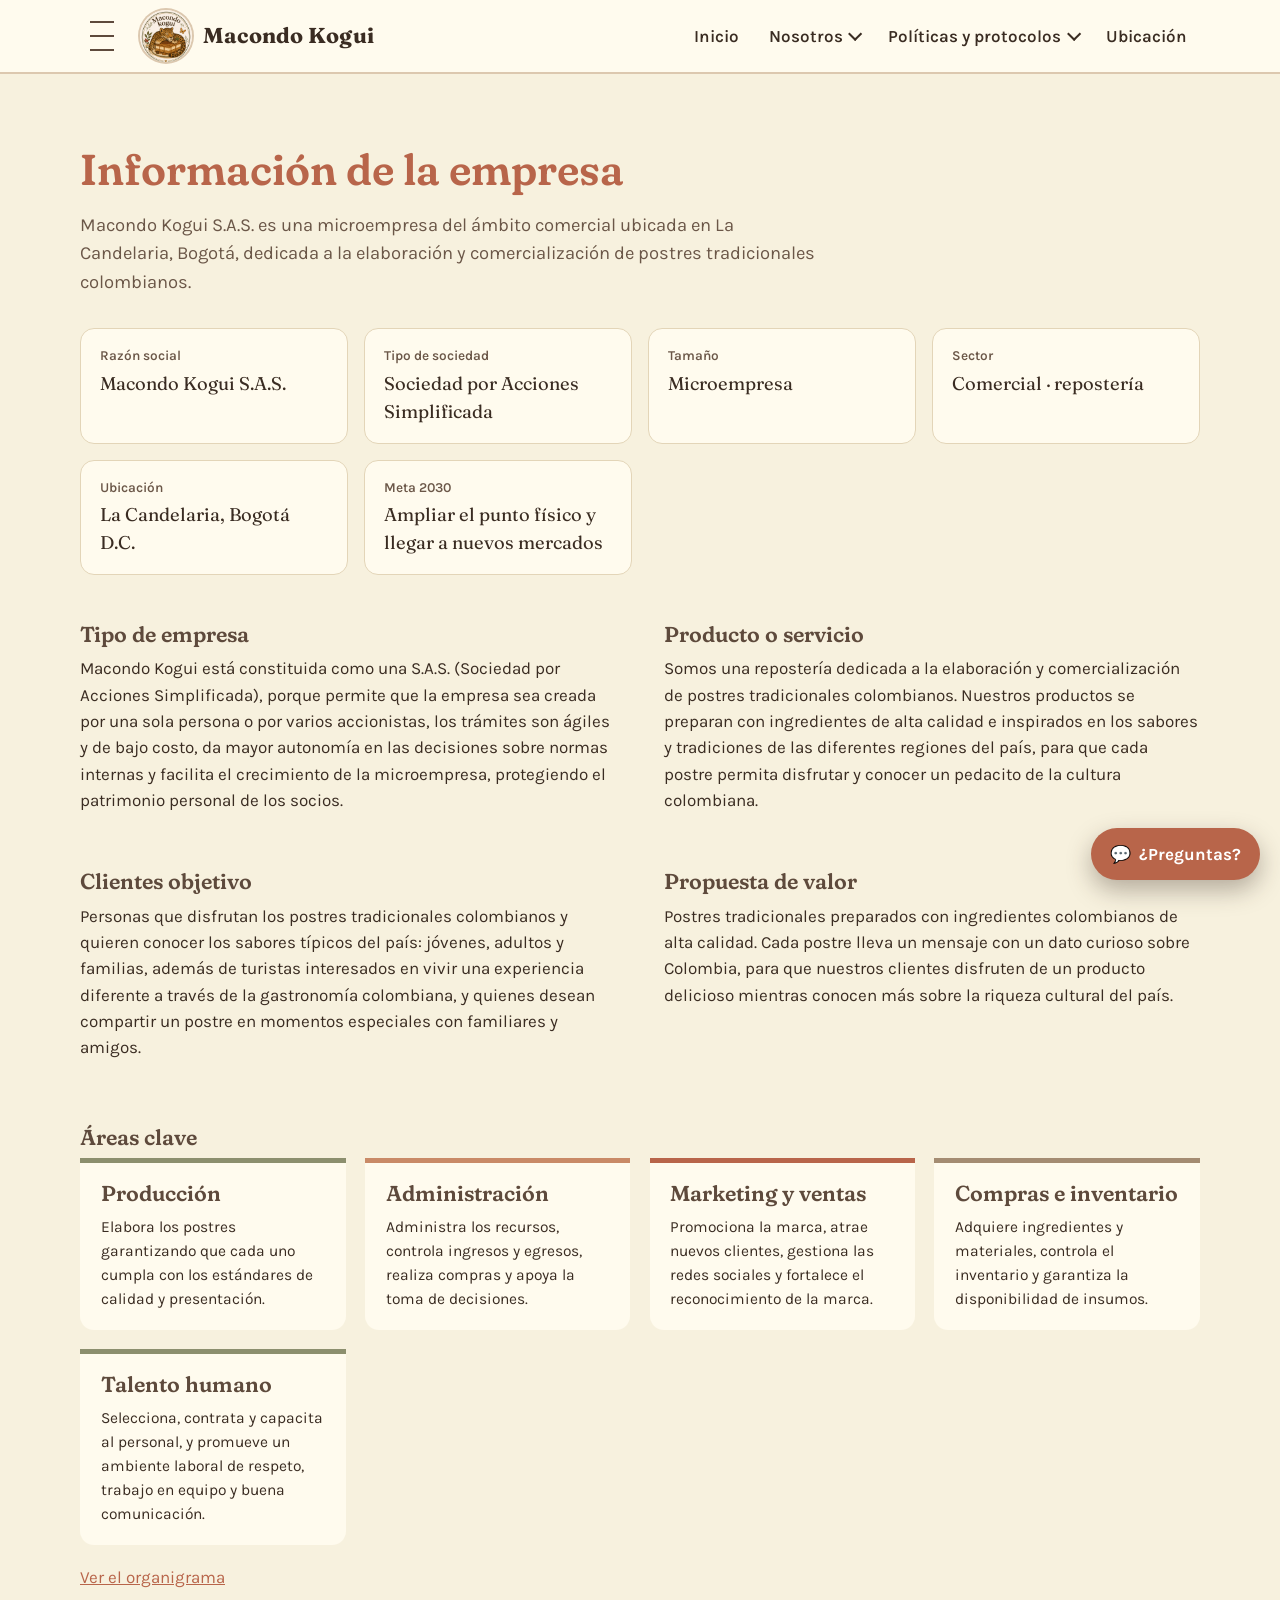
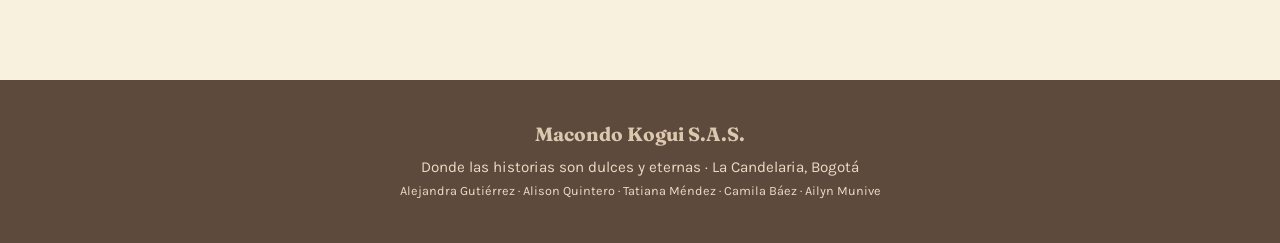
==== empresa.html @ f95dc8a6 "Triángulo de servicio en Nosotros" ====
<!DOCTYPE html>
<html lang="es">
<head>
<meta charset="UTF-8">
<meta name="viewport" content="width=device-width, initial-scale=1">
<title>Empresa · Macondo Kogui</title>
<link rel="preconnect" href="https://fonts.googleapis.com">
<link href="https://fonts.googleapis.com/css2?family=Fraunces:opsz,wght,SOFT@9..144,400;9..144,600;9..144,700,100&family=Karla:wght@400;500;600&display=swap" rel="stylesheet">
<link rel="icon" type="image/png" href="img/favicon.png">
<link rel="stylesheet" href="css/estilos.css">
</head>
<body>

<header>
  <div class="wrap bar">
    <button class="burger" id="openMenu" aria-label="Abrir menú" aria-controls="drawer" aria-expanded="false"><span></span><span></span><span></span></button>
    <a class="brand" href="index.html"><img src="img/logo.png" alt="Logo Macondo Kogui"><b>Macondo Kogui</b></a>
    <nav class="main" aria-label="Principal">
      <div><a href="index.html">Inicio</a></div>
      <div>
        <button aria-haspopup="true" aria-expanded="false">Nosotros <i class="chev"></i></button>
        <div class="dd">
          <a href="nosotros.html#mision">Misión</a><a href="nosotros.html#vision">Visión</a><a href="nosotros.html#eslogan">Eslogan</a><a href="nosotros.html#propuesta">Propuesta de valor</a><a href="nosotros.html#valores">Valores</a><a href="nosotros.html#triangulo">Triángulo de servicio</a>
        </div>
      </div>
      <div>
        <button aria-haspopup="true" aria-expanded="false">Políticas y protocolos <i class="chev"></i></button>
        <div class="dd">
          <a href="politicas.html">Políticas</a><a href="politicas.html#principios">Principios</a><a href="politicas.html#protocolos">Protocolos de servicio</a><a href="politicas.html#tiempos">Tiempos de respuesta PQRS</a>
        </div>
      </div>
      <div><a href="ubicacion.html">Ubicación</a></div>
    </nav>
  </div>
</header>

<div class="scrim" id="scrim"></div>
<aside class="drawer" id="drawer" aria-label="Menú lateral">
  <button class="close" id="closeMenu" aria-label="Cerrar menú">×</button>
  <h4>Menú</h4>
  <a href="menu.html">Nuestros postres</a>
  <a aria-current="page" href="#empresa">Información de la empresa</a>
  <a href="pqrs.html">PQRS</a>
  <div class="only-mobile">
    <h4>Secciones</h4>
    <a href="index.html">Inicio</a><a href="nosotros.html">Nosotros</a><a href="politicas.html">Políticas y protocolos</a><a href="ubicacion.html">Ubicación</a>
  </div>
  <h4>Entregables</h4>
  <a href="entregables.html#cronograma">Cronograma</a>
  <a href="talento-humano.html">Apoyo a Talento Humano</a>
  <a href="servicio-cliente.html">Servicio al cliente</a>
  <a href="herramientas.html">Operar herramientas</a>
  <a href="entregables.html#glosario">Glosario TH</a>
  <a href="entregables.html#organigrama">Organigrama</a>
</aside>

<main>
<section style="border-top:0" id="empresa">
  <div class="wrap">
    <h2>Información de la empresa</h2>
    <p class="lead">Macondo Kogui S.A.S. es una microempresa del ámbito comercial ubicada en La Candelaria, Bogotá, dedicada a la elaboración y comercialización de postres tradicionales colombianos.</p>

    <dl class="ficha">
      <div><dt>Razón social</dt><dd>Macondo Kogui S.A.S.</dd></div>
      <div><dt>Tipo de sociedad</dt><dd>Sociedad por Acciones Simplificada</dd></div>
      <div><dt>Tamaño</dt><dd>Microempresa</dd></div>
      <div><dt>Sector</dt><dd>Comercial · repostería</dd></div>
      <div><dt>Ubicación</dt><dd>La Candelaria, Bogotá D.C.</dd></div>
      <div><dt>Meta 2030</dt><dd>Ampliar el punto físico y llegar a nuevos mercados</dd></div>
    </dl>

    <div class="two" style="margin-top:3rem">
      <div id="tipo">
        <h3>Tipo de empresa</h3>
        <p>Macondo Kogui está constituida como una S.A.S. (Sociedad por Acciones Simplificada), porque permite que la empresa sea creada por una sola persona o por varios accionistas, los trámites son ágiles y de bajo costo, da mayor autonomía en las decisiones sobre normas internas y facilita el crecimiento de la microempresa, protegiendo el patrimonio personal de los socios.</p>
      </div>
      <div id="producto">
        <h3>Producto o servicio</h3>
        <p>Somos una repostería dedicada a la elaboración y comercialización de postres tradicionales colombianos. Nuestros productos se preparan con ingredientes de alta calidad e inspirados en los sabores y tradiciones de las diferentes regiones del país, para que cada postre permita disfrutar y conocer un pedacito de la cultura colombiana.</p>
      </div>
      <div id="clientes">
        <h3>Clientes objetivo</h3>
        <p>Personas que disfrutan los postres tradicionales colombianos y quieren conocer los sabores típicos del país: jóvenes, adultos y familias, además de turistas interesados en vivir una experiencia diferente a través de la gastronomía colombiana, y quienes desean compartir un postre en momentos especiales con familiares y amigos.</p>
      </div>
      <div id="valor">
        <h3>Propuesta de valor</h3>
        <p>Postres tradicionales preparados con ingredientes colombianos de alta calidad. Cada postre lleva un mensaje con un dato curioso sobre Colombia, para que nuestros clientes disfruten de un producto delicioso mientras conocen más sobre la riqueza cultural del país.</p>
      </div>
    </div>

    <div id="areas" style="margin-top:3rem">
      <h3>Áreas clave</h3>
      <div class="proto">
        <article><h3>Producción</h3><p>Elabora los postres garantizando que cada uno cumpla con los estándares de calidad y presentación.</p></article>
        <article><h3>Administración</h3><p>Administra los recursos, controla ingresos y egresos, realiza compras y apoya la toma de decisiones.</p></article>
        <article><h3>Marketing y ventas</h3><p>Promociona la marca, atrae nuevos clientes, gestiona las redes sociales y fortalece el reconocimiento de la marca.</p></article>
        <article><h3>Compras e inventario</h3><p>Adquiere ingredientes y materiales, controla el inventario y garantiza la disponibilidad de insumos.</p></article>
        <article><h3>Talento humano</h3><p>Selecciona, contrata y capacita al personal, y promueve un ambiente laboral de respeto, trabajo en equipo y buena comunicación.</p></article>
      </div>
      <p style="margin-top:1.2rem"><a href="entregables.html#organigrama">Ver el organigrama</a></p>
    </div>
  </div>
</section>
</main>

<footer>
  <div class="wrap">
    <b>Macondo Kogui S.A.S.</b>
    Donde las historias son dulces y eternas · La Candelaria, Bogotá<br>
    <small>Alejandra Gutiérrez · Alison Quintero · Tatiana Méndez · Camila Báez · Ailyn Munive</small>
  </div>
</footer>

<script src="js/main.js"></script>
</body>
</html>
---- css/estilos.css ----
:root{
    --sand:#DCC8AF; --clay:#C98A67; --terracota:#B8654A; --olive:#8C8F6E;
    --taupe:#A48C72; --umber:#5E4A3C; --cream:#F7F1DE; --paper:#FFFBEE;
    --ink:#3A2C22; --ink-soft:#6B5748; --line:#E3D5B8;
    --bg:var(--cream); --surface:var(--paper);
  }
  @media (prefers-color-scheme: dark){
    :root:not([data-theme="light"]){
      --bg:#2A211B; --surface:#33291F; --ink:#F1E8D3; --ink-soft:#CDBBA2; --line:#4A3B2F; --cream:#2A211B; --paper:#33291F;
    }
  }
  :root[data-theme="dark"]{
    --bg:#2A211B; --surface:#33291F; --ink:#F1E8D3; --ink-soft:#CDBBA2; --line:#4A3B2F; --cream:#2A211B; --paper:#33291F;
  }
  *{box-sizing:border-box}
  html{scroll-behavior:smooth}
  body{margin:0;background:var(--bg);color:var(--ink);font-family:Karla,"Segoe UI",Arial,sans-serif;font-size:17px;line-height:1.55}
  h1,h2,h3,.display{font-family:Fraunces,Georgia,"Times New Roman",serif;font-variation-settings:"SOFT" 100;line-height:1.1;margin:0 0 .4em}
  h1{font-size:clamp(2.4rem,5.5vw,4.4rem);font-weight:600}
  h2{font-size:clamp(1.9rem,3.4vw,2.7rem);font-weight:600;color:var(--terracota)}
  h3{font-size:1.35rem;font-weight:600;color:var(--umber)}
  p{margin:0 0 1em;max-width:68ch}
  a{color:var(--terracota)}
  img{max-width:100%;display:block}
  .wrap{width:min(1120px,92vw);margin:0 auto}
  section{padding:4.5rem 0} [id]{scroll-margin-top:96px}
  section + section{border-top:1px solid var(--line)}
  .lead{font-size:1.15rem;color:var(--ink-soft)}
  .two{display:grid;grid-template-columns:1fr 1fr;gap:2.5rem 3rem;align-items:start}
  .three{display:grid;grid-template-columns:repeat(3,1fr);gap:1.5rem}
  @media (max-width:800px){.two,.three{grid-template-columns:1fr}}
  :focus-visible{outline:3px solid var(--clay);outline-offset:3px;border-radius:4px}

  /* ---------- header ---------- */
  header{position:sticky;top:0;z-index:50;background:var(--surface);border-bottom:2px solid var(--sand)}
  .bar{display:flex;align-items:center;gap:1rem;height:72px}
  .burger{width:44px;height:44px;border:0;background:none;cursor:pointer;display:grid;place-items:center;border-radius:8px}
  .burger span{display:block;width:24px;height:2px;background:var(--umber);margin:3px 0;transition:.25s}
  .burger:hover{background:var(--sand)} .burger:hover span{background:#3A2C22}
  .brand{display:flex;align-items:center;gap:.7rem;text-decoration:none;color:var(--ink)}
  .brand img{width:52px;height:52px;object-fit:cover;border-radius:50%;box-shadow:0 0 0 2px var(--sand)}
  .brand b{font-family:Fraunces,serif;font-weight:700;font-size:1.35rem;letter-spacing:.01em}
  nav.main{margin-left:auto;display:flex;gap:.25rem}
  nav.main>div{position:relative}
  nav.main a,nav.main button{font:inherit;font-weight:600;color:var(--ink);text-decoration:none;padding:.55rem .8rem;border-radius:8px;border:0;background:none;cursor:pointer;display:inline-flex;align-items:center;gap:.35rem}
  nav.main a:hover,nav.main button:hover,nav.main button[aria-expanded="true"]{background:var(--sand);color:#3A2C22}
  nav.main .chev{width:10px;height:10px;border-right:2px solid currentColor;border-bottom:2px solid currentColor;transform:rotate(45deg) translateY(-3px)}
  .dd{position:absolute;top:100%;left:0;min-width:220px;background:var(--surface);border:1px solid var(--line);border-radius:10px;padding:.4rem;display:none;box-shadow:0 12px 30px rgba(58,44,34,.15)}
  nav.main .dd a{display:flex;width:100%;font-weight:500;padding:.55rem .8rem}
  nav.main>div:hover .dd,nav.main>div:focus-within .dd,.dd.open{display:block}
  @media (max-width:800px){nav.main{display:none}}

  /* ---------- drawer ---------- */
  .scrim{position:fixed;inset:0;background:rgba(40,28,20,.45);opacity:0;pointer-events:none;transition:.25s;z-index:60}
  .drawer{position:fixed;top:0;left:0;bottom:0;width:min(320px,88vw);background:var(--surface);z-index:70;transform:translateX(-100%);transition:transform .28s ease;padding:1.25rem;overflow:auto;border-right:4px solid var(--clay)}
  body.menu-open .scrim{opacity:1;pointer-events:auto}
  body.menu-open .drawer{transform:none}
  .drawer .close{float:right;border:0;background:none;font-size:1.6rem;cursor:pointer;color:var(--umber);line-height:1}
  .drawer h4{font-family:Fraunces,serif;color:var(--terracota);margin:1.4rem 0 .4rem;font-size:1.05rem;padding-bottom:.3rem;border-bottom:1px solid var(--line)}
  .drawer a{display:block;padding:.5rem .6rem;color:var(--ink);text-decoration:none;border-radius:6px;font-weight:500}
  .drawer a:hover,.drawer a:focus-visible{background:var(--sand);color:#3A2C22}
  .drawer .sub a{padding-left:1.4rem;font-weight:400;color:var(--ink-soft)}
  .drawer .only-mobile{display:none}
  @media (max-width:800px){.drawer .only-mobile{display:block}}

  /* ---------- hero ---------- */
  #inicio{padding:3.5rem 0 4rem;border-top:0}
  .hero{display:grid;grid-template-columns:1.1fr .9fr;gap:3rem;align-items:center}
  .hero h1 em{font-style:italic;font-weight:400;color:var(--terracota)}
  .btn{display:inline-block;background:var(--terracota);color:#fff;text-decoration:none;font-weight:600;padding:.85rem 1.4rem;border-radius:999px;border:0;cursor:pointer;font:inherit;font-weight:600}
  .btn:hover{background:var(--umber)}
  .btn.ghost{background:none;color:var(--ink);border:2px solid var(--taupe)}
  .btn.ghost:hover{background:var(--sand);color:#3A2C22}
  @media (max-width:800px){.hero{grid-template-columns:1fr}}

  .gallery{display:grid;grid-template-columns:2fr 1fr 1fr;gap:1rem;margin-top:3rem;height:340px}
  .gallery figure{margin:0;border-radius:18px;overflow:hidden;position:relative;background:var(--sand)}
  .gallery img{width:100%;height:100%;object-fit:cover}
  .gallery figcaption{position:absolute;left:0;right:0;bottom:0;padding:.7rem 1rem;background:linear-gradient(transparent,rgba(58,44,34,.75));color:#fff;font-weight:600}
  .gallery .ph{display:grid;place-items:center;height:100%;color:var(--umber);text-align:center;padding:1rem;font-family:Fraunces,serif;font-size:1.3rem}
  @media (max-width:800px){.gallery{grid-template-columns:1fr 1fr;height:auto}.gallery figure{height:200px}.gallery figure:first-child{grid-column:1/-1;height:260px}}

  /* ---------- video ---------- */
  .video{background:var(--umber);color:#fff;border-radius:24px;padding:2.5rem;display:grid;grid-template-columns:1fr 1.2fr;gap:2.5rem;align-items:center}
  .video h2{color:var(--sand)}
  .video p{color:#E9DCC5}
  .video video{width:100%;border-radius:14px;background:#000;aspect-ratio:16/9}
  @media (max-width:800px){.video{grid-template-columns:1fr;padding:1.5rem}}

  /* ---------- PQRS CTA ---------- */
  .cta{margin-top:3rem;border:2px dashed var(--clay);border-radius:20px;padding:2rem;display:flex;flex-wrap:wrap;gap:1.5rem;align-items:center;justify-content:space-between;background:var(--surface)}
  .cta p{margin:0}

  /* ---------- cards ---------- */
  .card{background:var(--surface);border:1px solid var(--line);border-radius:18px;overflow:hidden;display:flex;flex-direction:column}
  .card img,.card .thumb{height:200px;width:100%;object-fit:cover}
  .card .thumb{display:grid;place-items:center;font-size:3.4rem;background:var(--sand)}
  .card .body{padding:1.25rem 1.4rem 1.5rem}
  .card p{font-size:.98rem;color:var(--ink-soft);margin:0}

  /* ---------- nosotros ---------- */
  .quote{font-family:Fraunces,serif;font-size:clamp(1.6rem,3vw,2.3rem);font-style:italic;color:var(--terracota);border-left:5px solid var(--clay);padding:.4rem 0 .4rem 1.4rem;margin:2rem 0}
  .values{display:grid;grid-template-columns:repeat(auto-fit,minmax(200px,1fr));gap:1rem;margin-top:1rem}
  .values div{padding:1.2rem;border-radius:14px;color:#fff}
  .values div:nth-child(1){background:var(--terracota)} .values div:nth-child(2){background:var(--olive)} .values div:nth-child(3){background:var(--clay)}
  .values div:nth-child(4){background:var(--taupe)} .values div:nth-child(5){background:var(--umber)}
  .values h3{color:#fff;margin-bottom:.3rem;font-size:1.15rem}
  .values p{color:#fff;font-size:.95rem;margin:0;opacity:.92}

  /* ---------- políticas ---------- */
  ol.pol{padding-left:1.3rem;margin:0}
  ol.pol li{margin-bottom:.55rem}
  .proto{display:grid;grid-template-columns:repeat(auto-fit,minmax(240px,1fr));gap:1.2rem}
  .proto article{background:var(--surface);border-top:5px solid var(--olive);border-radius:0 0 14px 14px;padding:1.2rem 1.3rem}
  .proto article:nth-child(2){border-color:var(--clay)} .proto article:nth-child(3){border-color:var(--terracota)} .proto article:nth-child(4){border-color:var(--taupe)}
  .proto p{font-size:.97rem;margin:0}
  table{width:100%;border-collapse:collapse;margin-top:1rem;background:var(--surface);border-radius:12px;overflow:hidden}
  th,td{padding:.75rem 1rem;text-align:left;border-bottom:1px solid var(--line);vertical-align:top}
  th{background:var(--sand);color:var(--ink);font-family:Fraunces,serif}
  :root[data-theme="dark"] th{color:#2A211B}
  .scroll{overflow-x:auto}

  /* ---------- PQRS form ---------- */
  form{background:var(--surface);border:1px solid var(--line);border-radius:20px;padding:2rem;display:grid;grid-template-columns:1fr 1fr;gap:1.1rem}
  form label{display:flex;flex-direction:column;gap:.35rem;font-weight:600;font-size:.95rem}
  form .full{grid-column:1/-1}
  input,select,textarea{font:inherit;padding:.7rem .9rem;border:1px solid var(--taupe);border-radius:10px;background:var(--bg);color:var(--ink)}
  textarea{min-height:130px;resize:vertical}
  .ok{grid-column:1/-1;background:#E8EBDD;color:#3F4A2A;padding:1rem 1.2rem;border-radius:12px;display:none}
  .ok.show{display:block}
  @media (max-width:640px){form{grid-template-columns:1fr;padding:1.3rem}}

  /* ---------- ubicación ---------- */
  .loc{display:grid;grid-template-columns:1fr 1fr;gap:2rem;align-items:stretch}
  .map{border-radius:20px;background:var(--olive);color:#fff;padding:2rem;display:flex;flex-direction:column;justify-content:center;min-height:260px}
  .map .display{font-size:2rem;color:#fff}
  .map a{color:#fff}
  dl{display:grid;grid-template-columns:auto 1fr;gap:.5rem 1.2rem;margin:0}
  dt{font-weight:600;color:var(--umber)} dd{margin:0}
  @media (max-width:800px){.loc{grid-template-columns:1fr}}

  /* ---------- entregables ---------- */
  .org{--w:2px;text-align:center}
  .org .node{display:inline-block;background:var(--surface);border:2px solid var(--clay);border-radius:12px;padding:.6rem 1.1rem;font-weight:600;font-size:.95rem}
  .org .root{background:var(--terracota);color:#fff;border-color:var(--terracota);font-family:Fraunces,serif;font-size:1.1rem}
  .org .kids{display:flex;justify-content:center;gap:.8rem;flex-wrap:wrap;margin-top:2.2rem;position:relative}
  .org .kids::before{content:"";position:absolute;top:-1.2rem;left:50%;width:var(--w);height:1.2rem;background:var(--taupe)}
  .org .kids>div{position:relative;padding-top:1rem}
  .org .kids>div::before{content:"";position:absolute;top:0;left:50%;width:var(--w);height:1rem;background:var(--taupe)}
  .org .kids>div::after{content:"";position:absolute;top:0;left:-.4rem;right:-.4rem;height:var(--w);background:var(--taupe)}
  .org .kids>div:first-child::after{left:50%} .org .kids>div:last-child::after{right:50%}
  .org .sub{margin-top:1rem;position:relative;padding-top:1rem}
  .org .sub::before{content:"";position:absolute;top:0;left:50%;width:var(--w);height:1rem;background:var(--taupe)}
  .steps{display:grid;grid-template-columns:repeat(auto-fit,minmax(180px,1fr));gap:1rem;counter-reset:s}
  .steps div{background:var(--surface);border:1px solid var(--line);border-radius:14px;padding:1.1rem;counter-increment:s;position:relative}
  .steps div::before{content:counter(s);display:inline-grid;place-items:center;width:34px;height:34px;border-radius:50%;background:var(--olive);color:#fff;font-family:Fraunces,serif;font-weight:700;margin-bottom:.6rem}
  .steps h3{font-size:1.1rem}
  .steps p{font-size:.93rem;margin:0;color:var(--ink-soft)}
  .note{font-size:.9rem;color:var(--ink-soft);background:var(--sand);color:#3A2C22;padding:.7rem 1rem;border-radius:10px;display:inline-block}
  .gloss dt{font-family:Fraunces,serif;font-size:1.1rem}

  footer{background:var(--umber);color:#E9DCC5;padding:2.5rem 0;text-align:center;font-size:.95rem}
  footer b{font-family:Fraunces,serif;color:var(--sand);font-size:1.2rem;display:block;margin-bottom:.4rem}

  @media (prefers-reduced-motion:reduce){*{transition:none!important;scroll-behavior:auto!important}}
nav.main a[aria-current="page"]{color:var(--terracota);border-bottom:2px solid var(--terracota);border-radius:0}
.hero-solo{grid-template-columns:1fr;max-width:760px}
/* ---------- menú ---------- */
.menu-grid{display:grid;grid-template-columns:minmax(260px,400px) 1fr;gap:3rem;align-items:start;margin-top:1.5rem}
.menu-video{margin:0;position:sticky;top:96px}
.menu-video video{display:block;width:100%;aspect-ratio:792/1122;object-fit:cover;border-radius:22px;background:var(--sand);box-shadow:0 18px 40px rgba(58,44,34,.25)}
.menu-list h3{color:var(--terracota);margin-top:1.6rem}
.menu-list h3:first-child{margin-top:0}
.menu-list ul{list-style:none;padding:0;margin:0 0 .5rem;display:grid;grid-template-columns:repeat(auto-fill,minmax(190px,1fr));gap:.2rem 1.5rem}
.menu-list li{padding:.45rem 0;border-bottom:1px dotted var(--line)}
.drawer a[aria-current="page"]{background:var(--sand);color:#3A2C22}
@media (max-width:800px){.menu-grid{grid-template-columns:1fr}.menu-video{position:static;width:min(340px,90%);margin:0 auto}}
/* ---------- empresa ---------- */
.ficha{display:grid;grid-template-columns:repeat(auto-fit,minmax(220px,1fr));gap:1rem;margin-top:2rem}
.ficha div{background:var(--surface);border:1px solid var(--line);border-radius:14px;padding:1rem 1.2rem}
.ficha dt{font-size:.85rem;color:var(--ink-soft);font-weight:600}
.ficha dd{margin:.2rem 0 0;font-family:Fraunces,serif;font-size:1.15rem}
/* ---------- chatbot ---------- */
.chat-fab{position:fixed;right:20px;bottom:20px;z-index:80;display:flex;align-items:center;gap:.5rem;background:var(--terracota);color:#fff;border:0;border-radius:999px;padding:.8rem 1.2rem;font:inherit;font-weight:600;cursor:pointer;box-shadow:0 10px 25px rgba(58,44,34,.35)}
.chat-fab:hover{background:var(--umber)}
.chat-fab.off{display:none}
.chat{padding:0;border-top:1px solid var(--line);position:fixed;right:20px;bottom:20px;z-index:85;width:min(370px,calc(100vw - 32px));height:min(540px,calc(100vh - 110px));background:var(--surface);border:1px solid var(--line);border-radius:20px;box-shadow:0 20px 50px rgba(40,28,20,.35);display:flex;flex-direction:column;overflow:hidden}
.chat[hidden]{display:none}
.chat-head{position:static;border:0;z-index:auto;display:flex;align-items:center;gap:.7rem;padding:.8rem 1rem;background:var(--umber);color:#fff}
.chat-head img{width:40px;height:40px;border-radius:50%}
.chat-head b{font-family:Fraunces,serif;font-size:1.1rem;display:block}
.chat-head small{color:#E9DCC5}
.chat-x{margin-left:auto;background:none;border:0;color:#fff;font-size:1.6rem;cursor:pointer;line-height:1}
.chat-log{flex:1;overflow:auto;padding:1rem;display:flex;flex-direction:column;gap:.6rem}
.chat-log .m{max-width:85%;padding:.6rem .85rem;border-radius:14px;font-size:.95rem;line-height:1.45}
.chat-log .bot{background:var(--bg);border:1px solid var(--line);align-self:flex-start;border-bottom-left-radius:4px}
.chat-log .yo{background:var(--terracota);color:#fff;align-self:flex-end;border-bottom-right-radius:4px}
.chat-chips{display:flex;flex-wrap:wrap;gap:.4rem;padding:.2rem 1rem .6rem}
.chat-chips button{font:inherit;font-size:.85rem;border:1px solid var(--taupe);background:none;color:var(--ink);border-radius:999px;padding:.3rem .75rem;cursor:pointer}
.chat-chips button:hover{background:var(--sand);color:#3A2C22}
.chat .chat-form{display:flex;grid-template-columns:none;gap:.5rem;padding:.7rem;border:0;border-top:1px solid var(--line);border-radius:0;background:none}
.chat-form input{flex:1;min-width:0}
.chat-form .btn{padding:.6rem 1rem}
@media (max-width:640px){.chat-fab b{display:none}.chat-fab{padding:.9rem}}
/* ---------- apoyo a talento humano ---------- */
.th-grid{display:grid;grid-template-columns:minmax(280px,380px) 1fr;gap:2rem;align-items:start;margin-top:1.5rem}
.docs{list-style:none;margin:0;padding:0;display:flex;flex-direction:column;gap:.6rem;position:sticky;top:96px;max-height:calc(100vh - 120px);overflow:auto;padding-right:.3rem}
.doc{width:100%;display:grid;grid-template-columns:72px auto 1fr;gap:.8rem;align-items:center;text-align:left;font:inherit;color:var(--ink);background:var(--surface);border:1px solid var(--line);border-radius:14px;padding:.6rem;cursor:pointer}
.doc:hover{border-color:var(--clay)}
.doc.activo{border-color:var(--terracota);box-shadow:inset 4px 0 0 var(--terracota)}
.doc img{width:72px;height:50px;object-fit:cover;border-radius:8px;background:var(--sand)}
.doc-num{min-width:30px;height:30px;padding:0 .35rem;border-radius:999px;font-size:.9rem;display:grid;place-items:center;background:var(--olive);color:#fff;font-family:Fraunces,serif;font-weight:700}
.doc.activo .doc-num{background:var(--terracota)}
.doc-txt b{display:block;font-size:1rem}
.doc-txt small{display:block;color:var(--ink-soft);font-size:.85rem;line-height:1.35}
.doc-txt em{display:block;font-style:normal;font-size:.78rem;color:var(--ink-soft);margin-top:.2rem}
.visor{background:var(--surface);border:1px solid var(--line);border-radius:18px;padding:1rem;scroll-margin-top:90px}
.visor-bar{display:flex;flex-wrap:wrap;gap:.8rem;align-items:center;justify-content:space-between;margin-bottom:.8rem}
.visor-bar h3{margin:0;color:var(--terracota)}
.visor-acc{display:flex;gap:.5rem}
.visor-acc .btn{padding:.55rem 1rem;font-size:.95rem}
.visor-lienzo{background:var(--bg);border-radius:12px;min-height:320px;display:grid;place-items:center;overflow:hidden}
.visor-lienzo canvas{display:block;border-radius:8px}
.visor-lienzo iframe{width:100%;height:70vh;border:0}
.visor-msg{color:var(--ink-soft);padding:2rem;text-align:center}
.visor-nav{display:flex;align-items:center;justify-content:center;gap:1rem;margin-top:.8rem}
.visor-nav .btn{padding:.5rem 1.1rem}
.visor-nav .btn:disabled{opacity:.4;cursor:default}
@media (max-width:900px){.th-grid{grid-template-columns:1fr}.docs{position:static;max-height:none;overflow:visible}}
.doc.sin-num{grid-template-columns:72px 1fr}
.triangulo{margin-top:3rem}
.triangulo img{width:min(720px,100%);height:auto;border-radius:18px;box-shadow:0 14px 34px rgba(58,44,34,.18);margin-top:.5rem}
@media (prefers-color-scheme: dark){:root:not([data-theme="light"]) h3{color:#E2CDB4}:root:not([data-theme="light"]) .values h3,:root:not([data-theme="light"]) .org h3{color:#fff}:root:not([data-theme="light"]) .menu-list h3,:root:not([data-theme="light"]) .visor-bar h3{color:var(--terracota)}}
:root[data-theme="dark"] h3{color:#E2CDB4}:root[data-theme="dark"] .values h3{color:#fff}:root[data-theme="dark"] .menu-list h3,:root[data-theme="dark"] .visor-bar h3{color:var(--terracota)}
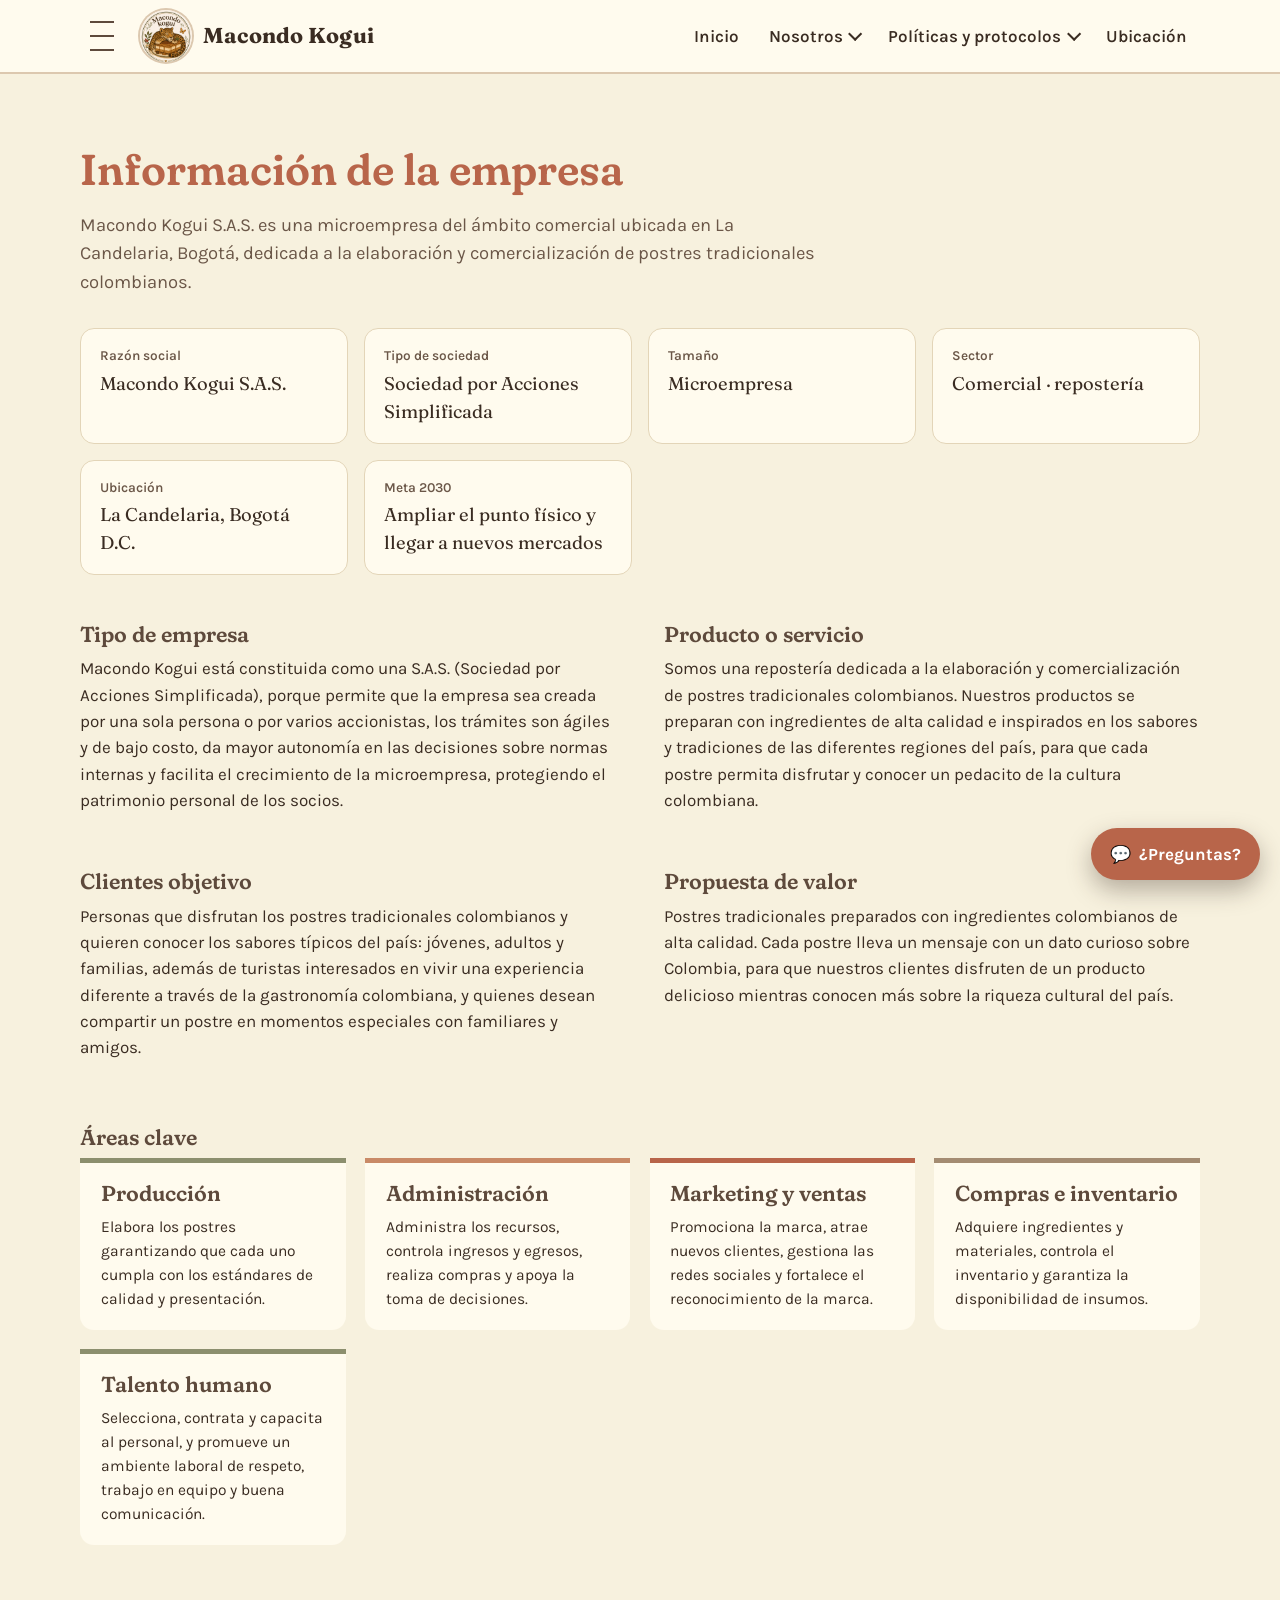
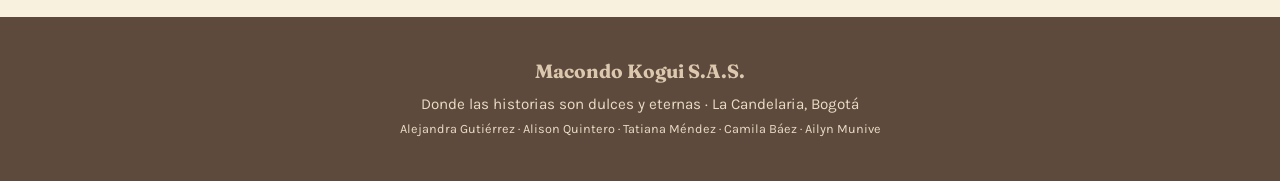
==== commit 3f1f56fb: "Imágenes en tarjetas y quitar organigrama" ====
--- a/empresa.html
+++ b/empresa.html
@@ -50,8 +50,7 @@
   <a href="talento-humano.html">Apoyo a Talento Humano</a>
   <a href="servicio-cliente.html">Servicio al cliente</a>
   <a href="herramientas.html">Operar herramientas</a>
-  <a href="entregables.html#glosario">Glosario TH</a>
-  <a href="entregables.html#organigrama">Organigrama</a>
+  <a href="glosario.html">Glosario TH</a>
 </aside>
 
 <main>
@@ -97,7 +96,6 @@
         <article><h3>Compras e inventario</h3><p>Adquiere ingredientes y materiales, controla el inventario y garantiza la disponibilidad de insumos.</p></article>
         <article><h3>Talento humano</h3><p>Selecciona, contrata y capacita al personal, y promueve un ambiente laboral de respeto, trabajo en equipo y buena comunicación.</p></article>
       </div>
-      <p style="margin-top:1.2rem"><a href="entregables.html#organigrama">Ver el organigrama</a></p>
     </div>
   </div>
 </section>
--- a/css/estilos.css
+++ b/css/estilos.css
@@ -116,7 +116,7 @@
   .proto p{font-size:.97rem;margin:0}
   table{width:100%;border-collapse:collapse;margin-top:1rem;background:var(--surface);border-radius:12px;overflow:hidden}
   th,td{padding:.75rem 1rem;text-align:left;border-bottom:1px solid var(--line);vertical-align:top}
-  th{background:var(--sand);color:var(--ink);font-family:Fraunces,serif}
+  th{background:var(--sand);color:#3A2C22;font-family:Fraunces,serif}
   :root[data-theme="dark"] th{color:#2A211B}
   .scroll{overflow-x:auto}
 
@@ -232,3 +232,20 @@
 .triangulo img{width:min(720px,100%);height:auto;border-radius:18px;box-shadow:0 14px 34px rgba(58,44,34,.18);margin-top:.5rem}
 @media (prefers-color-scheme: dark){:root:not([data-theme="light"]) h3{color:#E2CDB4}:root:not([data-theme="light"]) .values h3,:root:not([data-theme="light"]) .org h3{color:#fff}:root:not([data-theme="light"]) .menu-list h3,:root:not([data-theme="light"]) .visor-bar h3{color:var(--terracota)}}
 :root[data-theme="dark"] h3{color:#E2CDB4}:root[data-theme="dark"] .values h3{color:#fff}:root[data-theme="dark"] .menu-list h3,:root[data-theme="dark"] .visor-bar h3{color:var(--terracota)}
+/* ---------- políticas ---------- */
+.sub-h{color:var(--terracota);font-size:1.4rem;margin-top:2.5rem}
+#politicas h4,#principios h4,#tiempos h4{font-family:Fraunces,serif;font-size:1.15rem;margin:0 0 .5rem}
+ul.pol{padding-left:1.2rem;margin:0}
+ul.pol li{margin-bottom:.5rem}
+.nota{margin-top:1.5rem;padding:1rem 1.2rem;border-left:4px solid var(--olive);background:var(--surface);border-radius:0 12px 12px 0;max-width:none}
+.fuentes{margin-top:2.5rem;font-size:.92rem;color:var(--ink-soft)}
+.fuentes summary{cursor:pointer;font-weight:600;color:var(--ink)}
+@media (prefers-color-scheme: dark){:root:not([data-theme="light"]) .sub-h{color:var(--clay)}}
+:root[data-theme="dark"] .sub-h{color:var(--clay)}
+.fachada{margin:1rem 0 2.5rem}
+.fachada img{width:100%;height:auto;aspect-ratio:2752/1536;object-fit:cover;border-radius:20px;background:var(--sand);box-shadow:0 18px 40px rgba(58,44,34,.22)}
+.fachada figcaption{margin-top:.6rem;font-size:.92rem;color:var(--ink-soft)}
+.visor-lienzo.paginas{display:block;height:min(78vh,900px);overflow:auto;padding:12px;place-items:initial}
+.visor-lienzo .pag{margin:0 auto 12px;background:#fff;border-radius:6px;box-shadow:0 2px 10px rgba(0,0,0,.15)}
+.visor-lienzo .pag:last-child{margin-bottom:0}
+.visor-lienzo .pag canvas{border-radius:6px}
